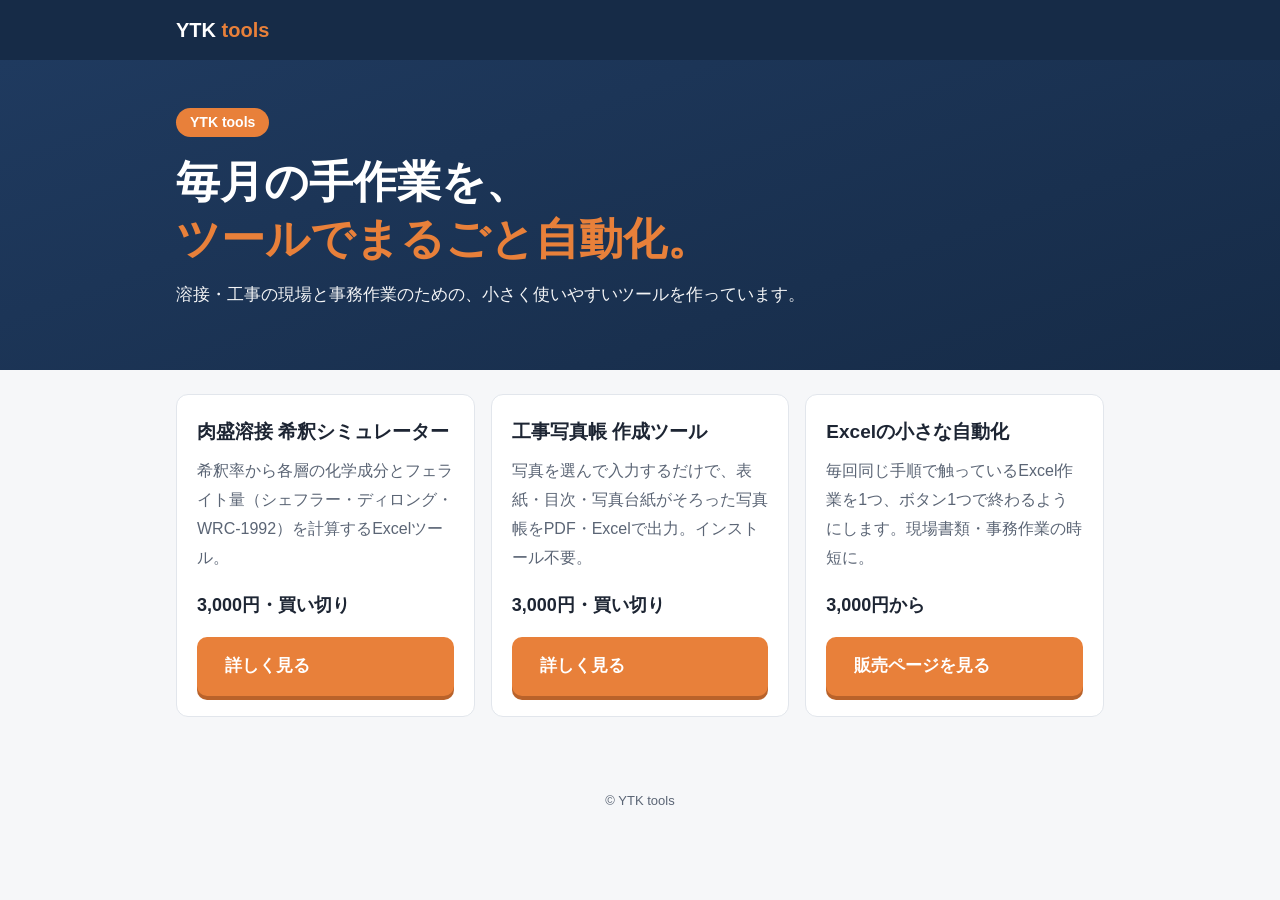
==== index.html @ 9be184ed "Add Bing Webmaster Tools verification meta tag Co-Authored-By: Claude Opus 5.5 (1M context) <noreply" ====
<!doctype html>
<html lang="ja">
<head>
<meta charset="utf-8">
<meta name="viewport" content="width=device-width,initial-scale=1">
<title>YTK tools｜現場の手作業を減らす小さなツール（溶接計算・工事写真帳・Excel自動化）</title>
<meta name="description" content="YTK toolsは、肉盛溶接の希釈計算Excel、工事写真帳の作成ツール、Excel作業の自動化など、現場と事務の手作業を減らす小さなツールを提供しています。">
<link rel="canonical" href="https://ytk-tools.github.io/">
<meta name="msvalidate.01" content="A1C3DB8306BB1012EB2B11DEF7615151" />
<link rel="stylesheet" href="style.css">
</head>
<body>
<header class="site"><div class="in"><a href="./">YTK <span>tools</span></a></div></header>
<div class="hero"><div class="in">
<span class="tag">YTK tools</span>
<h1>毎月の手作業を、<br><em>ツールでまるごと自動化。</em></h1>
<p>溶接・工事の現場と事務作業のための、小さく使いやすいツールを作っています。</p>
</div></div>
<main>
<div class="grid">
<div class="card"><h3>肉盛溶接 希釈シミュレーター</h3><p>希釈率から各層の化学成分とフェライト量（シェフラー・ディロング・WRC-1992）を計算するExcelツール。</p><div class="price">3,000円・買い切り</div><p></p><a class="btn" href="weld-overlay/">詳しく見る</a></div>
<div class="card"><h3>工事写真帳 作成ツール</h3><p>写真を選んで入力するだけで、表紙・目次・写真台紙がそろった写真帳をPDF・Excelで出力。インストール不要。</p><div class="price">3,000円・買い切り</div><p></p><a class="btn" href="photo-book/">詳しく見る</a></div>
<div class="card"><h3>Excelの小さな自動化</h3><p>毎回同じ手順で触っているExcel作業を1つ、ボタン1つで終わるようにします。現場書類・事務作業の時短に。</p><div class="price">3,000円から</div><p></p><a class="btn" href="https://coconala.com/services/4431785" rel="noopener">販売ページを見る</a></div>
</div>
</main>
<footer>&copy; YTK tools</footer>
</body>
</html>
---- style.css ----
:root{--navy:#1f3a5f;--navy2:#162b47;--orange:#e8803a;--ink:#1d2533;--muted:#5b6575;--bg:#f6f7f9;--card:#fff;--line:#e2e6ec}
*{box-sizing:border-box}
body{margin:0;font-family:"Noto Sans JP","Hiragino Kaku Gothic ProN","Yu Gothic UI","Meiryo",sans-serif;color:var(--ink);background:var(--bg);line-height:1.8}
a{color:var(--navy)}
header.site{background:var(--navy2);color:#fff}
header.site .in{max-width:960px;margin:0 auto;padding:12px 16px;display:flex;align-items:center;gap:12px}
header.site a{color:#fff;text-decoration:none;font-weight:700;font-size:20px}
header.site a span{color:var(--orange)}
.hero{background:linear-gradient(160deg,var(--navy),var(--navy2));color:#fff}
.hero .in{max-width:960px;margin:0 auto;padding:48px 16px 40px}
.tag{display:inline-block;background:var(--orange);color:#fff;border-radius:999px;padding:2px 14px;font-weight:700;font-size:14px}
.hero h1{font-size:clamp(28px,5vw,44px);line-height:1.3;margin:16px 0 12px}
.hero h1 em{font-style:normal;color:var(--orange)}
.hero p{font-size:17px;margin:0 0 20px;opacity:.95}
.chips{display:flex;flex-wrap:wrap;gap:8px;margin:0 0 24px;padding:0;list-style:none}
.chips li{border:1px solid rgba(255,255,255,.5);border-radius:8px;padding:2px 12px;font-size:14px}
.btn{display:inline-block;background:var(--orange);color:#fff !important;text-decoration:none;font-weight:700;padding:14px 28px;border-radius:10px;font-size:17px;box-shadow:0 4px 0 #b9622a}
.btn:hover{filter:brightness(1.05)}
.btn small{display:block;font-weight:400;font-size:12px;opacity:.9}
main{max-width:960px;margin:0 auto;padding:24px 16px 48px}
section{background:var(--card);border:1px solid var(--line);border-radius:12px;padding:24px;margin:20px 0}
section h2{margin:0 0 12px;font-size:22px;border-left:6px solid var(--orange);padding-left:10px}
ul.check{padding-left:1.2em}
figure{margin:16px 0}
figure img{width:100%;height:auto;border-radius:8px;border:1px solid var(--line)}
figcaption{font-size:13px;color:var(--muted)}
.grid{display:grid;grid-template-columns:repeat(auto-fit,minmax(260px,1fr));gap:16px}
.card{background:var(--card);border:1px solid var(--line);border-radius:12px;padding:20px;display:flex;flex-direction:column}
.card h3{margin:0 0 8px;font-size:19px}
.card p{flex:1;margin:0 0 16px;color:var(--muted)}
.price{font-weight:700;font-size:18px}
table{border-collapse:collapse;width:100%}
th,td{border:1px solid var(--line);padding:8px;text-align:left;vertical-align:top}
th{background:#eef1f5;width:30%}
.cta{text-align:center;padding:32px 16px}
.note{font-size:13px;color:var(--muted)}
footer{text-align:center;color:var(--muted);font-size:13px;padding:24px 16px}
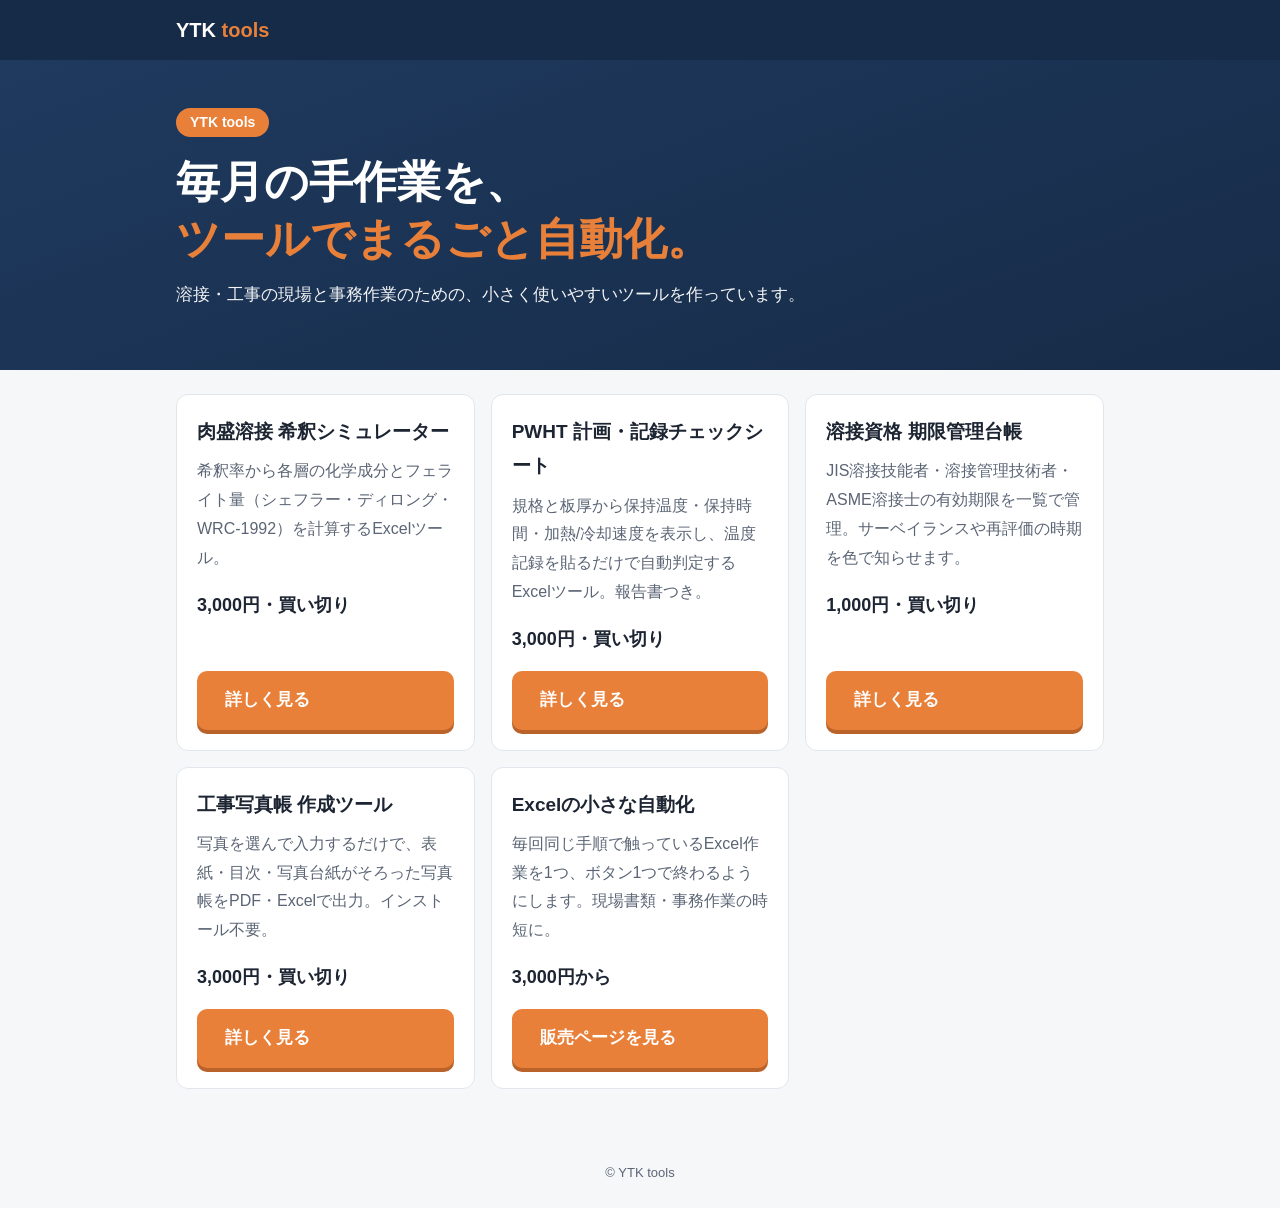
==== commit e892c51c: "Add PWHT and 溶接資格台帳 pages" ====
--- a/index.html
+++ b/index.html
@@ -3,8 +3,8 @@
 <head>
 <meta charset="utf-8">
 <meta name="viewport" content="width=device-width,initial-scale=1">
-<title>YTK tools｜現場の手作業を減らす小さなツール（溶接計算・工事写真帳・Excel自動化）</title>
-<meta name="description" content="YTK toolsは、肉盛溶接の希釈計算Excel、工事写真帳の作成ツール、Excel作業の自動化など、現場と事務の手作業を減らす小さなツールを提供しています。">
+<title>YTK tools｜現場の手作業を減らす小さなツール（溶接計算・PWHT・資格管理・工事写真帳・Excel自動化）</title>
+<meta name="description" content="YTK toolsは、肉盛溶接の希釈計算Excel、PWHT（溶接後熱処理）の計画・記録チェックシート、溶接資格の期限管理台帳、工事写真帳の作成ツール、Excel作業の自動化など、現場と事務の手作業を減らす小さなツールを提供しています。">
 <link rel="canonical" href="https://ytk-tools.github.io/">
 <meta name="msvalidate.01" content="A1C3DB8306BB1012EB2B11DEF7615151" />
 <link rel="stylesheet" href="style.css">
@@ -19,6 +19,8 @@
 <main>
 <div class="grid">
 <div class="card"><h3>肉盛溶接 希釈シミュレーター</h3><p>希釈率から各層の化学成分とフェライト量（シェフラー・ディロング・WRC-1992）を計算するExcelツール。</p><div class="price">3,000円・買い切り</div><p></p><a class="btn" href="weld-overlay/">詳しく見る</a></div>
+<div class="card"><h3>PWHT 計画・記録チェックシート</h3><p>規格と板厚から保持温度・保持時間・加熱/冷却速度を表示し、温度記録を貼るだけで自動判定するExcelツール。報告書つき。</p><div class="price">3,000円・買い切り</div><p></p><a class="btn" href="pwht/">詳しく見る</a></div>
+<div class="card"><h3>溶接資格 期限管理台帳</h3><p>JIS溶接技能者・溶接管理技術者・ASME溶接士の有効期限を一覧で管理。サーベイランスや再評価の時期を色で知らせます。</p><div class="price">1,000円・買い切り</div><p></p><a class="btn" href="qual-ledger/">詳しく見る</a></div>
 <div class="card"><h3>工事写真帳 作成ツール</h3><p>写真を選んで入力するだけで、表紙・目次・写真台紙がそろった写真帳をPDF・Excelで出力。インストール不要。</p><div class="price">3,000円・買い切り</div><p></p><a class="btn" href="photo-book/">詳しく見る</a></div>
 <div class="card"><h3>Excelの小さな自動化</h3><p>毎回同じ手順で触っているExcel作業を1つ、ボタン1つで終わるようにします。現場書類・事務作業の時短に。</p><div class="price">3,000円から</div><p></p><a class="btn" href="https://coconala.com/services/4431785" rel="noopener">販売ページを見る</a></div>
 </div>
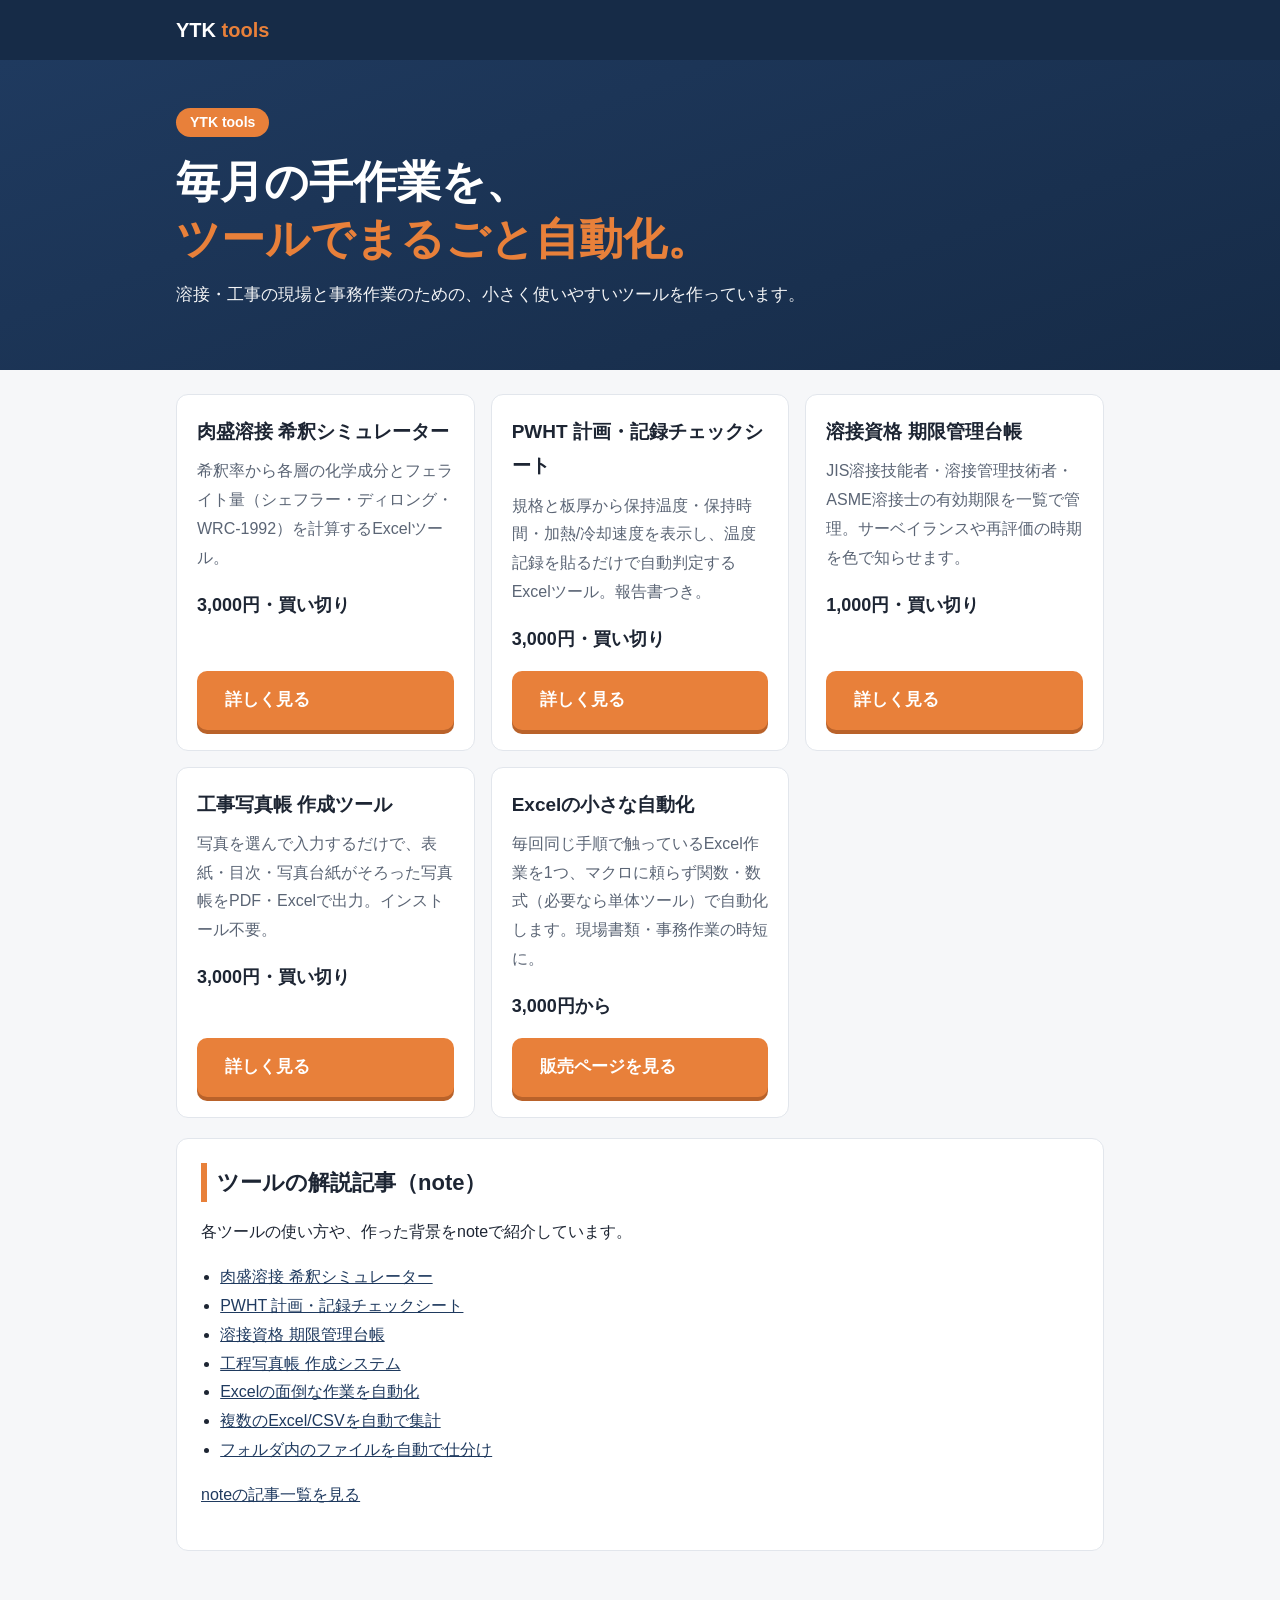
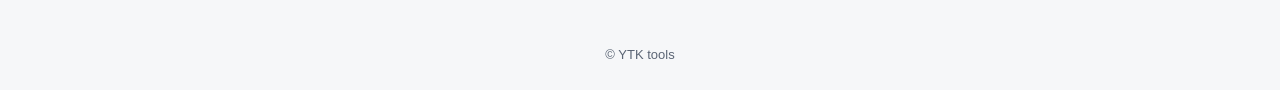
==== commit 72fda45f: "Link each tool page to its note article; add note article list to top page Also unify 溶接管理技術者 spelli" ====
--- a/index.html
+++ b/index.html
@@ -22,8 +22,22 @@
 <div class="card"><h3>PWHT 計画・記録チェックシート</h3><p>規格と板厚から保持温度・保持時間・加熱/冷却速度を表示し、温度記録を貼るだけで自動判定するExcelツール。報告書つき。</p><div class="price">3,000円・買い切り</div><p></p><a class="btn" href="pwht/">詳しく見る</a></div>
 <div class="card"><h3>溶接資格 期限管理台帳</h3><p>JIS溶接技能者・溶接管理技術者・ASME溶接士の有効期限を一覧で管理。サーベイランスや再評価の時期を色で知らせます。</p><div class="price">1,000円・買い切り</div><p></p><a class="btn" href="qual-ledger/">詳しく見る</a></div>
 <div class="card"><h3>工事写真帳 作成ツール</h3><p>写真を選んで入力するだけで、表紙・目次・写真台紙がそろった写真帳をPDF・Excelで出力。インストール不要。</p><div class="price">3,000円・買い切り</div><p></p><a class="btn" href="photo-book/">詳しく見る</a></div>
-<div class="card"><h3>Excelの小さな自動化</h3><p>毎回同じ手順で触っているExcel作業を1つ、ボタン1つで終わるようにします。現場書類・事務作業の時短に。</p><div class="price">3,000円から</div><p></p><a class="btn" href="https://coconala.com/services/4431785" rel="noopener">販売ページを見る</a></div>
+<div class="card"><h3>Excelの小さな自動化</h3><p>毎回同じ手順で触っているExcel作業を1つ、マクロに頼らず関数・数式（必要なら単体ツール）で自動化します。現場書類・事務作業の時短に。</p><div class="price">3,000円から</div><p></p><a class="btn" href="https://coconala.com/services/4431785" rel="noopener">販売ページを見る</a></div>
 </div>
+<section>
+<h2>ツールの解説記事（note）</h2>
+<p>各ツールの使い方や、作った背景をnoteで紹介しています。</p>
+<ul class="check">
+<li><a href="https://note.com/ytk_tools/n/nde3d761b4191" rel="noopener">肉盛溶接 希釈シミュレーター</a></li>
+<li><a href="https://note.com/ytk_tools/n/nbfaeb803f28d" rel="noopener">PWHT 計画・記録チェックシート</a></li>
+<li><a href="https://note.com/ytk_tools/n/nf0942e8b7b81" rel="noopener">溶接資格 期限管理台帳</a></li>
+<li><a href="https://note.com/ytk_tools/n/n7918e043acca" rel="noopener">工程写真帳 作成システム</a></li>
+<li><a href="https://note.com/ytk_tools/n/n21d65a63868d" rel="noopener">Excelの面倒な作業を自動化</a></li>
+<li><a href="https://note.com/ytk_tools/n/n7cd812db315a" rel="noopener">複数のExcel/CSVを自動で集計</a></li>
+<li><a href="https://note.com/ytk_tools/n/n10be4e630616" rel="noopener">フォルダ内のファイルを自動で仕分け</a></li>
+</ul>
+<p><a href="https://note.com/ytk_tools" rel="noopener">noteの記事一覧を見る</a></p>
+</section>
 </main>
 <footer>&copy; YTK tools</footer>
 </body>
--- a/style.css
+++ b/style.css
@@ -35,3 +35,4 @@
 .cta{text-align:center;padding:32px 16px}
 .note{font-size:13px;color:var(--muted)}
 footer{text-align:center;color:var(--muted);font-size:13px;padding:24px 16px}
+.more{text-align:center;margin:-16px 0 8px;font-size:15px}
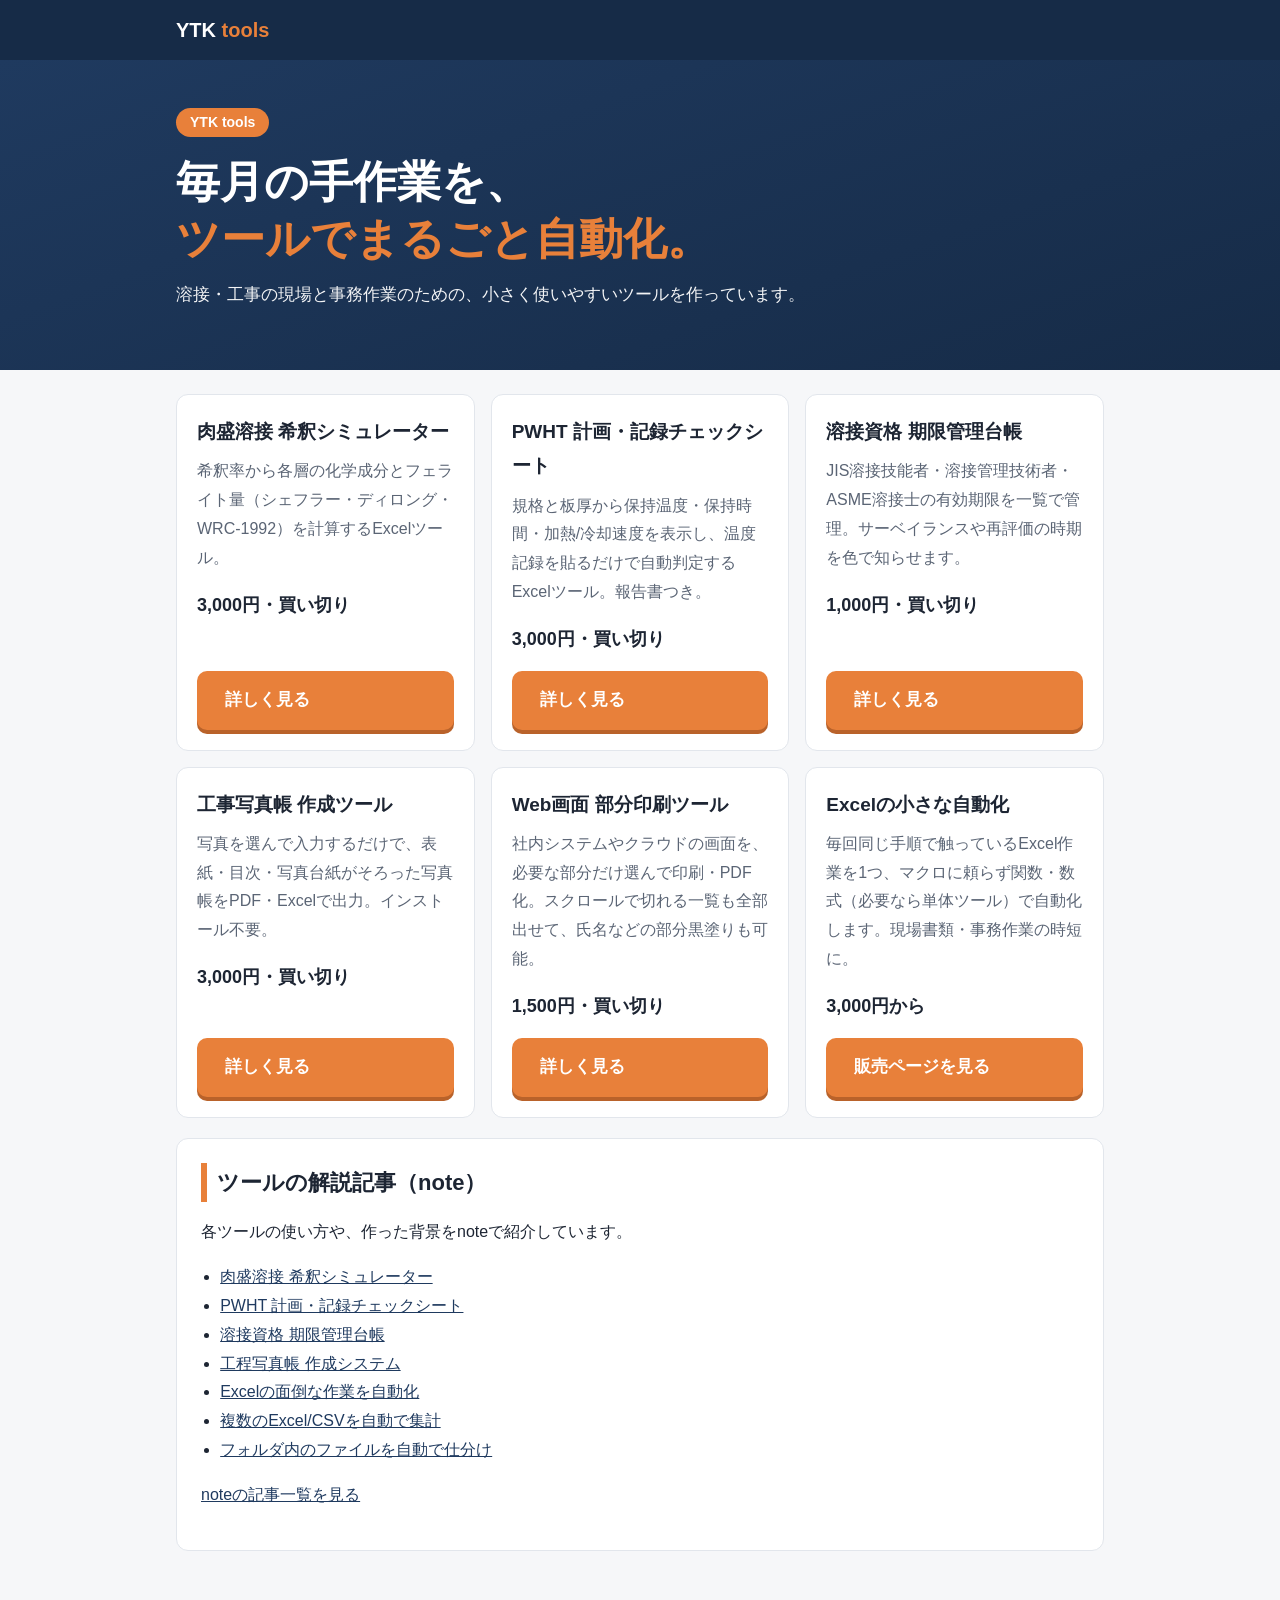
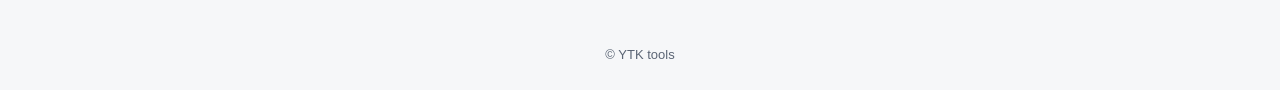
==== commit f05b08fe: "Add Web画面 部分印刷ツール page and link it from the top page Co-Authored-By: Claude Opus 5.5 (1M context) <n" ====
--- a/index.html
+++ b/index.html
@@ -4,7 +4,7 @@
 <meta charset="utf-8">
 <meta name="viewport" content="width=device-width,initial-scale=1">
 <title>YTK tools｜現場の手作業を減らす小さなツール（溶接計算・PWHT・資格管理・工事写真帳・Excel自動化）</title>
-<meta name="description" content="YTK toolsは、肉盛溶接の希釈計算Excel、PWHT（溶接後熱処理）の計画・記録チェックシート、溶接資格の期限管理台帳、工事写真帳の作成ツール、Excel作業の自動化など、現場と事務の手作業を減らす小さなツールを提供しています。">
+<meta name="description" content="YTK toolsは、肉盛溶接の希釈計算Excel、PWHT（溶接後熱処理）の計画・記録チェックシート、溶接資格の期限管理台帳、工事写真帳の作成ツール、Web画面の部分印刷ツール、Excel作業の自動化など、現場と事務の手作業を減らす小さなツールを提供しています。">
 <link rel="canonical" href="https://ytk-tools.github.io/">
 <meta name="msvalidate.01" content="A1C3DB8306BB1012EB2B11DEF7615151" />
 <link rel="stylesheet" href="style.css">
@@ -22,6 +22,7 @@
 <div class="card"><h3>PWHT 計画・記録チェックシート</h3><p>規格と板厚から保持温度・保持時間・加熱/冷却速度を表示し、温度記録を貼るだけで自動判定するExcelツール。報告書つき。</p><div class="price">3,000円・買い切り</div><p></p><a class="btn" href="pwht/">詳しく見る</a></div>
 <div class="card"><h3>溶接資格 期限管理台帳</h3><p>JIS溶接技能者・溶接管理技術者・ASME溶接士の有効期限を一覧で管理。サーベイランスや再評価の時期を色で知らせます。</p><div class="price">1,000円・買い切り</div><p></p><a class="btn" href="qual-ledger/">詳しく見る</a></div>
 <div class="card"><h3>工事写真帳 作成ツール</h3><p>写真を選んで入力するだけで、表紙・目次・写真台紙がそろった写真帳をPDF・Excelで出力。インストール不要。</p><div class="price">3,000円・買い切り</div><p></p><a class="btn" href="photo-book/">詳しく見る</a></div>
+<div class="card"><h3>Web画面 部分印刷ツール</h3><p>社内システムやクラウドの画面を、必要な部分だけ選んで印刷・PDF化。スクロールで切れる一覧も全部出せて、氏名などの部分黒塗りも可能。</p><div class="price">1,500円・買い切り</div><p></p><a class="btn" href="web-print/">詳しく見る</a></div>
 <div class="card"><h3>Excelの小さな自動化</h3><p>毎回同じ手順で触っているExcel作業を1つ、マクロに頼らず関数・数式（必要なら単体ツール）で自動化します。現場書類・事務作業の時短に。</p><div class="price">3,000円から</div><p></p><a class="btn" href="https://coconala.com/services/4431785" rel="noopener">販売ページを見る</a></div>
 </div>
 <section>
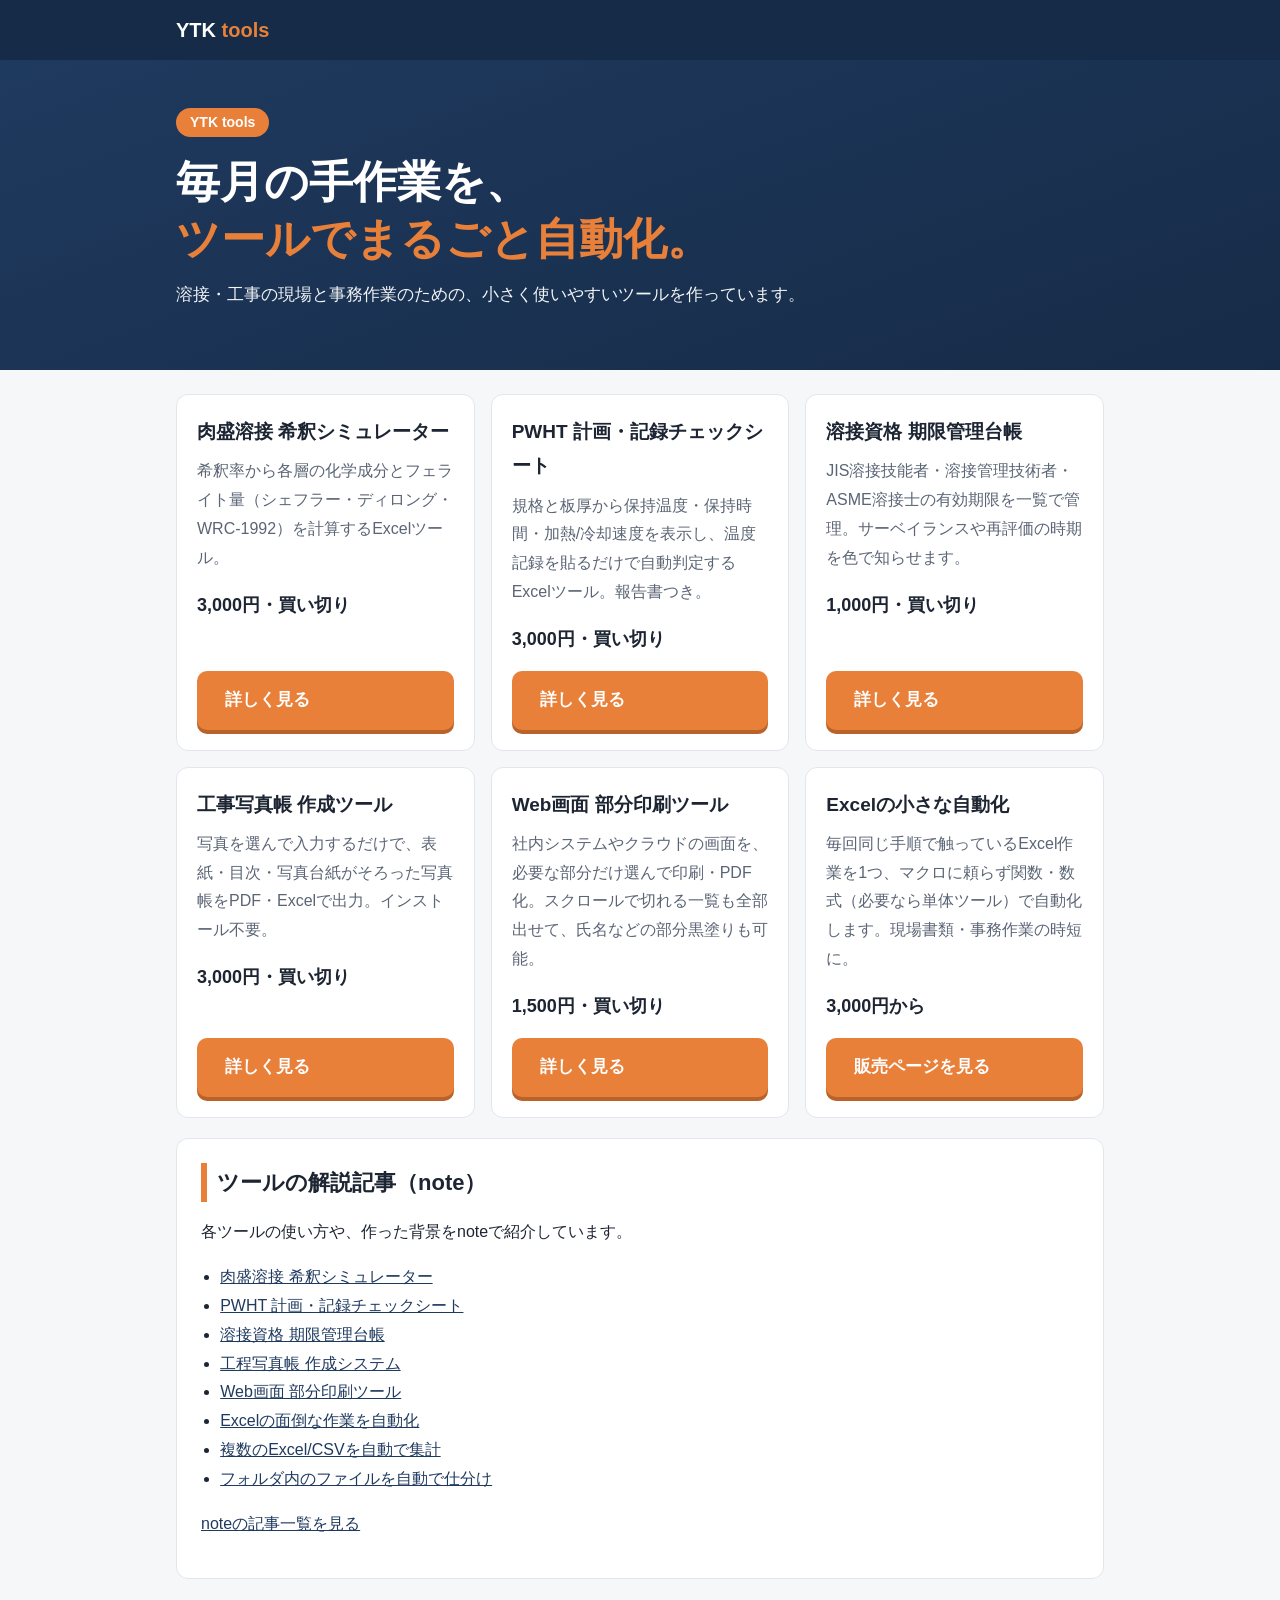
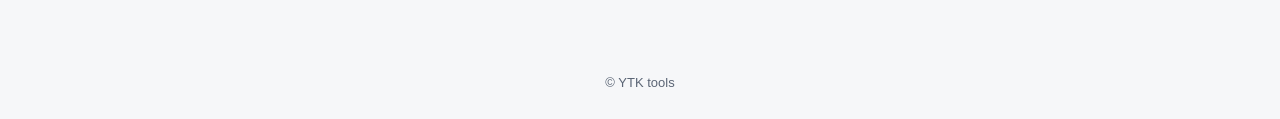
==== commit ff4cbcb8: "Link the Web画面印刷 note article from its page and the top page Co-Authored-By: Claude Opus 5.5 (1M con" ====
--- a/index.html
+++ b/index.html
@@ -33,6 +33,7 @@
 <li><a href="https://note.com/ytk_tools/n/nbfaeb803f28d" rel="noopener">PWHT 計画・記録チェックシート</a></li>
 <li><a href="https://note.com/ytk_tools/n/nf0942e8b7b81" rel="noopener">溶接資格 期限管理台帳</a></li>
 <li><a href="https://note.com/ytk_tools/n/n7918e043acca" rel="noopener">工程写真帳 作成システム</a></li>
+<li><a href="https://note.com/ytk_tools/n/nc488830ade72" rel="noopener">Web画面 部分印刷ツール</a></li>
 <li><a href="https://note.com/ytk_tools/n/n21d65a63868d" rel="noopener">Excelの面倒な作業を自動化</a></li>
 <li><a href="https://note.com/ytk_tools/n/n7cd812db315a" rel="noopener">複数のExcel/CSVを自動で集計</a></li>
 <li><a href="https://note.com/ytk_tools/n/n10be4e630616" rel="noopener">フォルダ内のファイルを自動で仕分け</a></li>
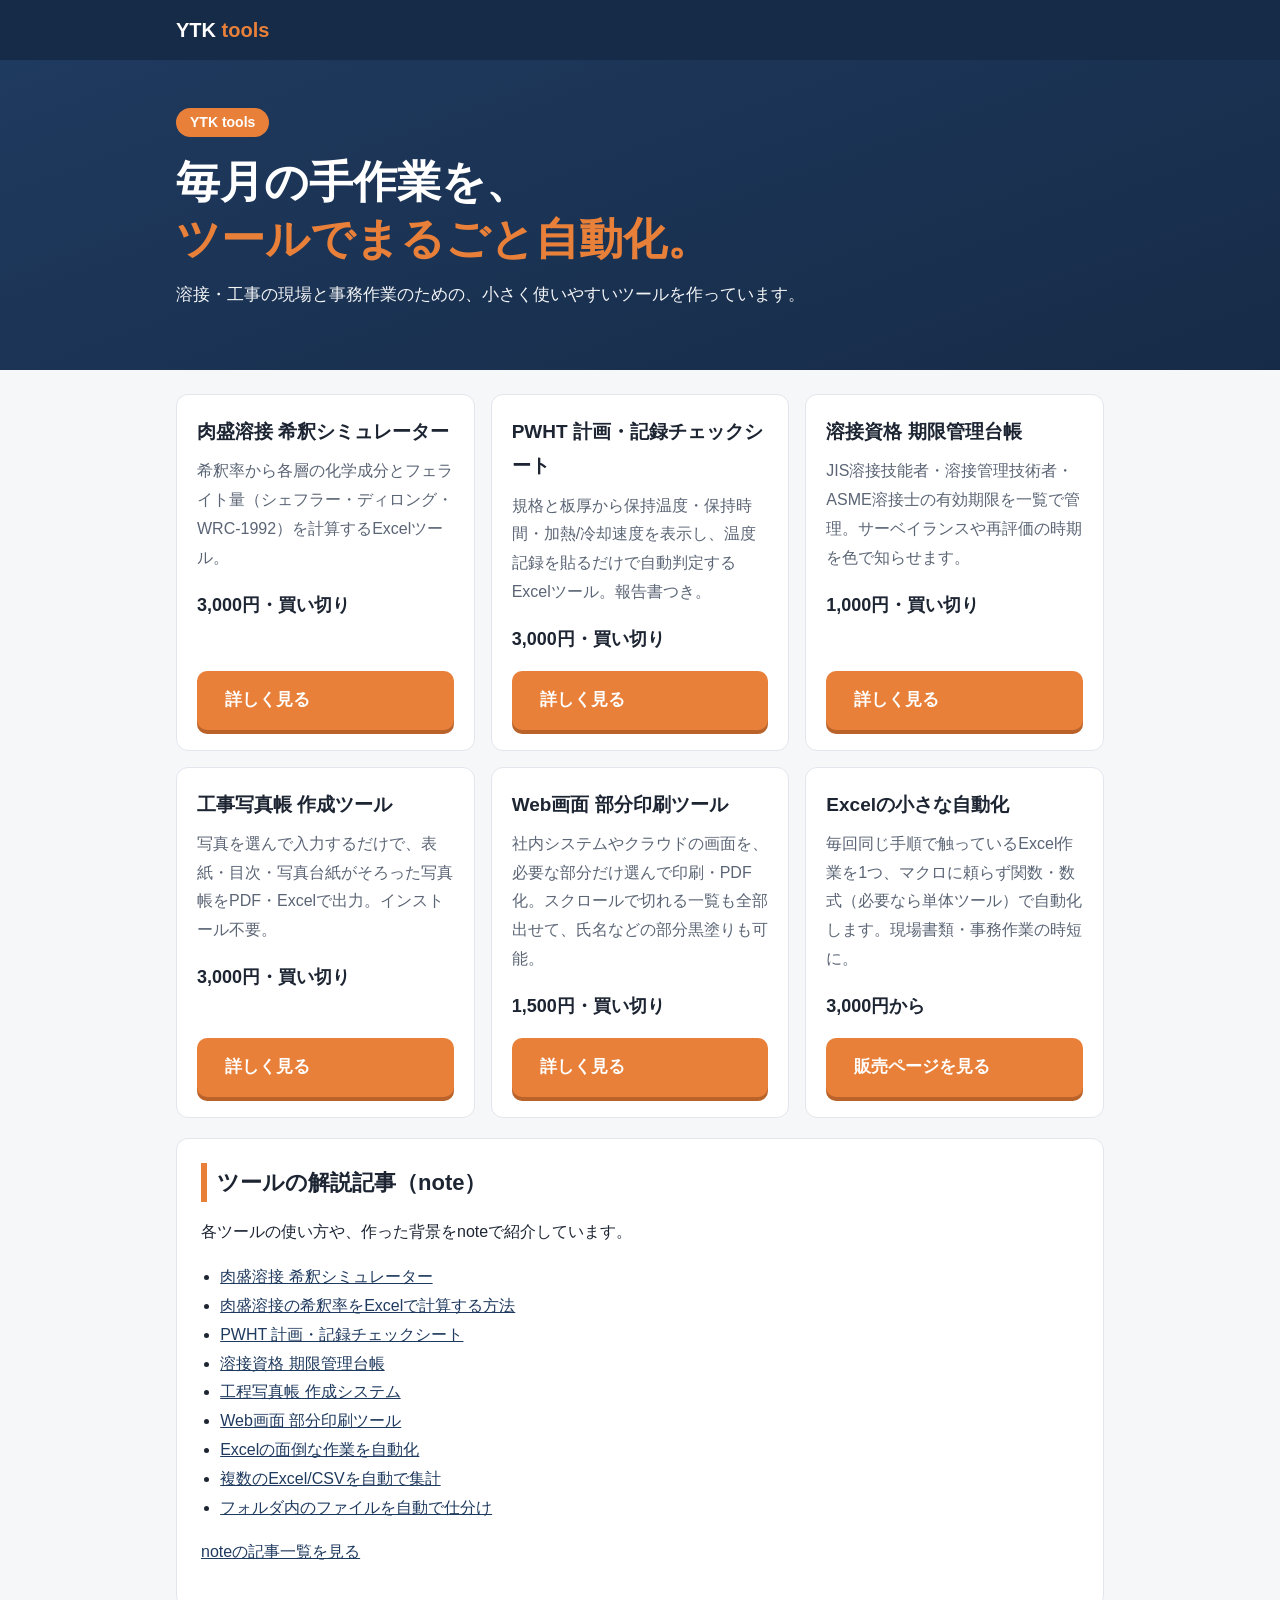
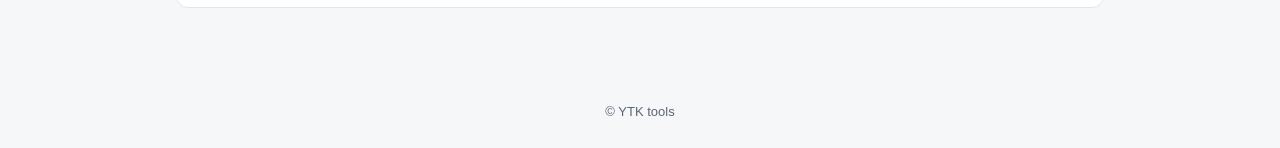
==== commit b7148d51: "Link new note article on dilution calculation Co-Authored-By: Claude Opus 5.5 (1M context) <noreply@" ====
--- a/index.html
+++ b/index.html
@@ -30,6 +30,7 @@
 <p>各ツールの使い方や、作った背景をnoteで紹介しています。</p>
 <ul class="check">
 <li><a href="https://note.com/ytk_tools/n/nde3d761b4191" rel="noopener">肉盛溶接 希釈シミュレーター</a></li>
+<li><a href="https://note.com/ytk_tools/n/n44098e06ad46" rel="noopener">肉盛溶接の希釈率をExcelで計算する方法</a></li>
 <li><a href="https://note.com/ytk_tools/n/nbfaeb803f28d" rel="noopener">PWHT 計画・記録チェックシート</a></li>
 <li><a href="https://note.com/ytk_tools/n/nf0942e8b7b81" rel="noopener">溶接資格 期限管理台帳</a></li>
 <li><a href="https://note.com/ytk_tools/n/n7918e043acca" rel="noopener">工程写真帳 作成システム</a></li>
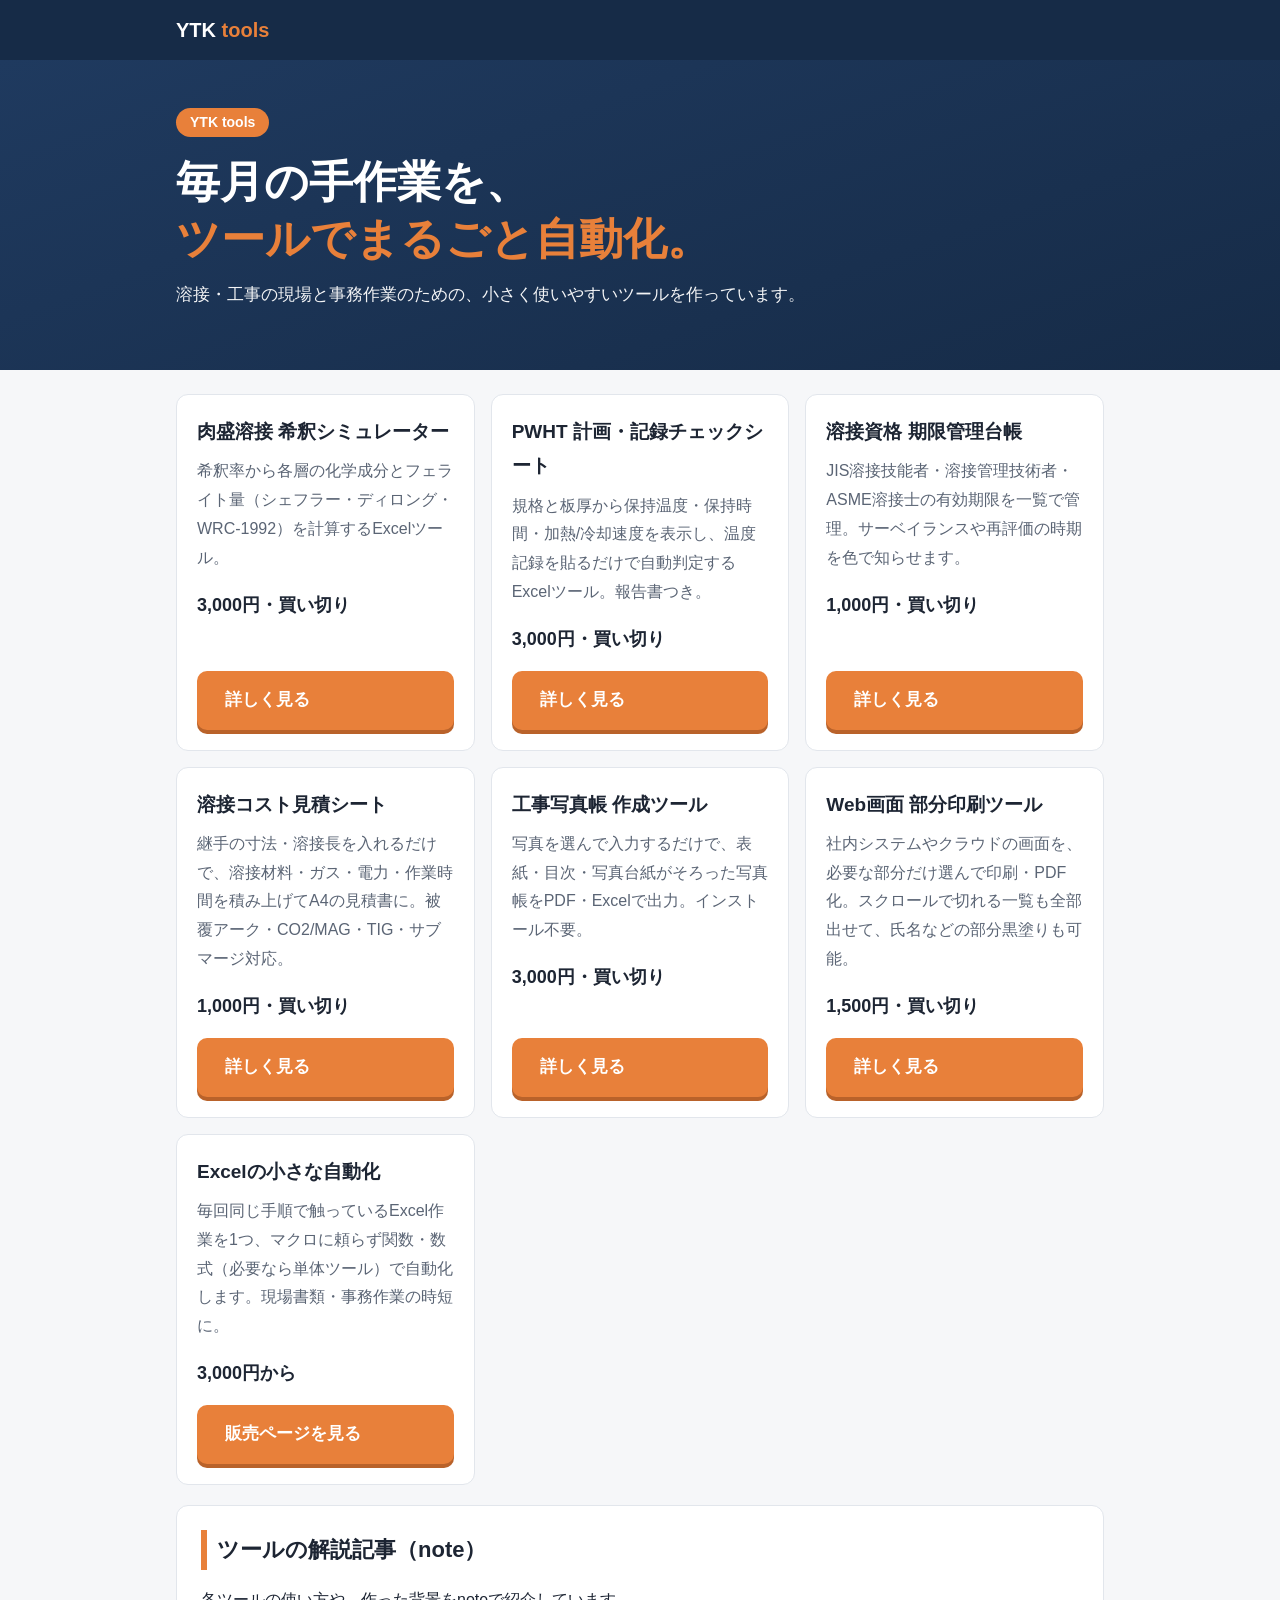
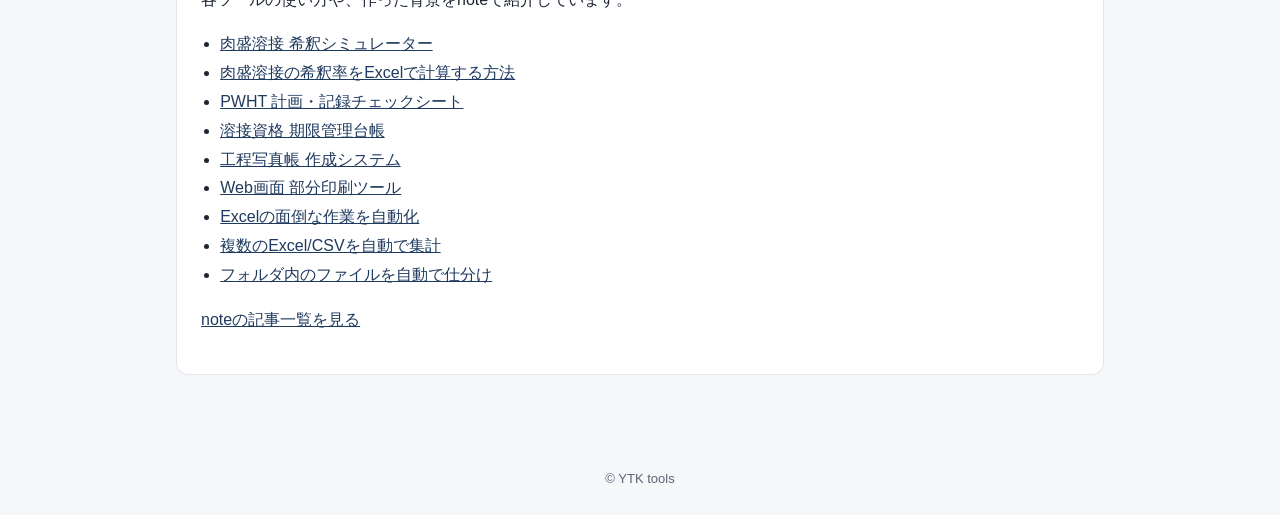
==== commit 273b7502: "Add welding cost estimate sheet page Co-Authored-By: Claude Opus 5.5 (1M context) <noreply@anthropic" ====
--- a/index.html
+++ b/index.html
@@ -21,6 +21,7 @@
 <div class="card"><h3>肉盛溶接 希釈シミュレーター</h3><p>希釈率から各層の化学成分とフェライト量（シェフラー・ディロング・WRC-1992）を計算するExcelツール。</p><div class="price">3,000円・買い切り</div><p></p><a class="btn" href="weld-overlay/">詳しく見る</a></div>
 <div class="card"><h3>PWHT 計画・記録チェックシート</h3><p>規格と板厚から保持温度・保持時間・加熱/冷却速度を表示し、温度記録を貼るだけで自動判定するExcelツール。報告書つき。</p><div class="price">3,000円・買い切り</div><p></p><a class="btn" href="pwht/">詳しく見る</a></div>
 <div class="card"><h3>溶接資格 期限管理台帳</h3><p>JIS溶接技能者・溶接管理技術者・ASME溶接士の有効期限を一覧で管理。サーベイランスや再評価の時期を色で知らせます。</p><div class="price">1,000円・買い切り</div><p></p><a class="btn" href="qual-ledger/">詳しく見る</a></div>
+<div class="card"><h3>溶接コスト見積シート</h3><p>継手の寸法・溶接長を入れるだけで、溶接材料・ガス・電力・作業時間を積み上げてA4の見積書に。被覆アーク・CO2/MAG・TIG・サブマージ対応。</p><div class="price">1,000円・買い切り</div><p></p><a class="btn" href="weld-cost/">詳しく見る</a></div>
 <div class="card"><h3>工事写真帳 作成ツール</h3><p>写真を選んで入力するだけで、表紙・目次・写真台紙がそろった写真帳をPDF・Excelで出力。インストール不要。</p><div class="price">3,000円・買い切り</div><p></p><a class="btn" href="photo-book/">詳しく見る</a></div>
 <div class="card"><h3>Web画面 部分印刷ツール</h3><p>社内システムやクラウドの画面を、必要な部分だけ選んで印刷・PDF化。スクロールで切れる一覧も全部出せて、氏名などの部分黒塗りも可能。</p><div class="price">1,500円・買い切り</div><p></p><a class="btn" href="web-print/">詳しく見る</a></div>
 <div class="card"><h3>Excelの小さな自動化</h3><p>毎回同じ手順で触っているExcel作業を1つ、マクロに頼らず関数・数式（必要なら単体ツール）で自動化します。現場書類・事務作業の時短に。</p><div class="price">3,000円から</div><p></p><a class="btn" href="https://coconala.com/services/4431785" rel="noopener">販売ページを見る</a></div>
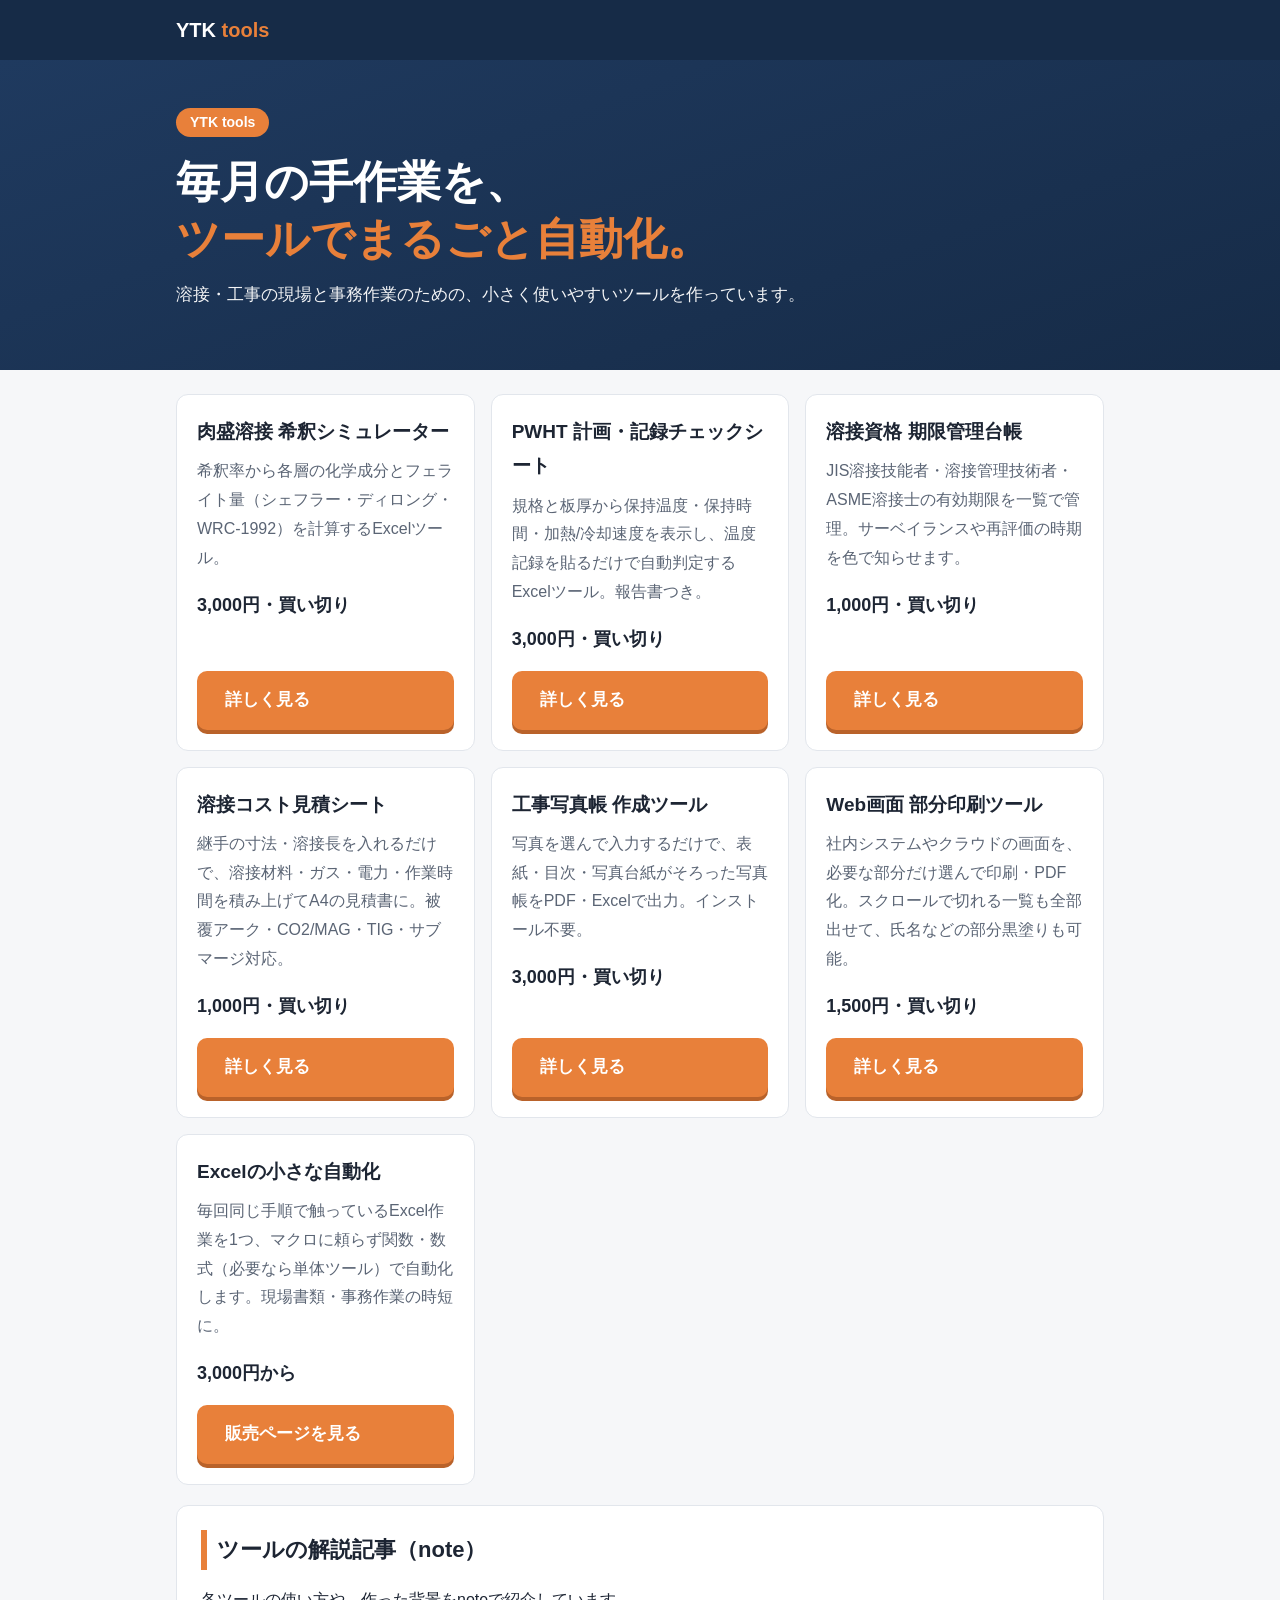
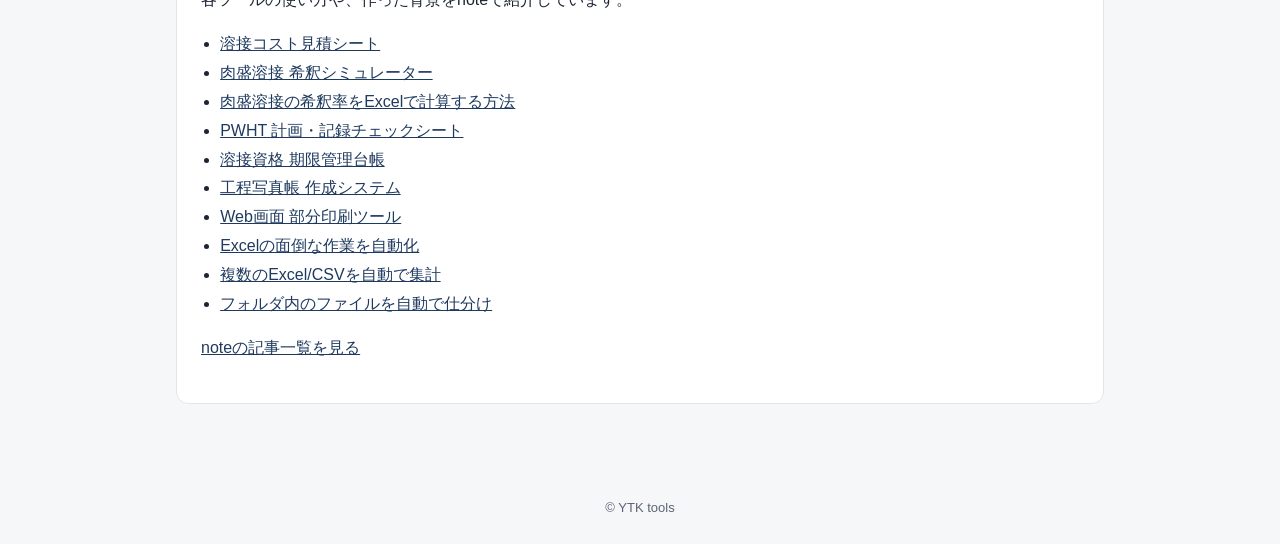
==== commit b0265817: "Link welding cost sheet note article Co-Authored-By: Claude Opus 5.5 (1M context) <noreply@anthropic" ====
--- a/index.html
+++ b/index.html
@@ -30,6 +30,7 @@
 <h2>ツールの解説記事（note）</h2>
 <p>各ツールの使い方や、作った背景をnoteで紹介しています。</p>
 <ul class="check">
+<li><a href="https://note.com/ytk_tools/n/nfd9f9f3518fb" rel="noopener">溶接コスト見積シート</a></li>
 <li><a href="https://note.com/ytk_tools/n/nde3d761b4191" rel="noopener">肉盛溶接 希釈シミュレーター</a></li>
 <li><a href="https://note.com/ytk_tools/n/n44098e06ad46" rel="noopener">肉盛溶接の希釈率をExcelで計算する方法</a></li>
 <li><a href="https://note.com/ytk_tools/n/nbfaeb803f28d" rel="noopener">PWHT 計画・記録チェックシート</a></li>
